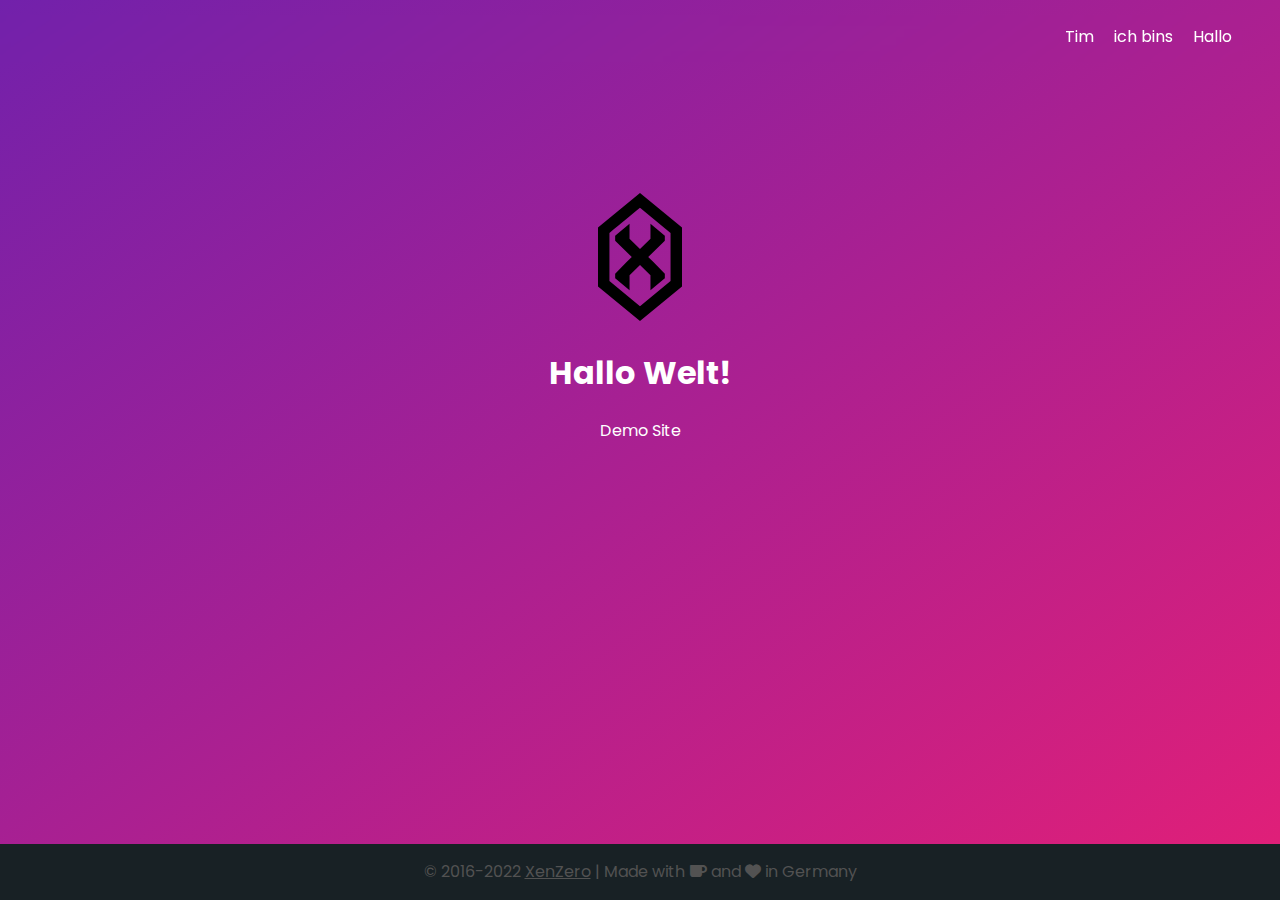
==== index.html @ 1c1ee750 "Initial" ====
<!DOCTYPE html>
<html lang="en">

<head>
    <meta charset="UTF-8">
    <meta http-equiv="X-UA-Compatible" content="IE=edge">
    <meta name="viewport" content="width=device-width, initial-scale=1.0">
    <title>Start &middot; XenZ.GG</title>
    <link rel="shortcut icon" href="assets/images/favicon.ico" type="image/x-icon">
    <!-- Embeds -->

    <!-- CSS -->
    <link rel="stylesheet" href="assets/css/main.css">
    <!--load webfonts -->
    <link href="/assets/fonts/fontawesome/css/all.css" rel="stylesheet">
    <link href="/assets/fonts/poppins/css/poppins.css" rel="stylesheet">
</head>

<body>
    <!-- Navigation -->
    <nav>
        <ul>
            <li><a target="_blank" href="#">Hallo</a></li>
            <li><a target="_blank" href="#">ich bins</a></li>
            <li><a target="_blank" href="#">Tim</a></li>
        </ul>
    </nav>

    <!-- Content -->
    <div class="container welcome">
        <img src="/assets//images/XenZ_X.svg" alt="XenZ" height="128px" width="auto">
        <h1>Hallo Welt!</h1>
        <p>Demo Site</p>
    </div>

    <!-- Footer -->
    <footer>
        <p>&copy; 2016-2022
            <a href="https://xenz.gg">XenZero</a> <span id="sm-hide">| Made with <i class="fa-solid fa-mug"></i> and <i
                    class="fa-solid fa-heart"></i> in
                Germany</span>
        </p>
    </footer>
</body>

</html>
---- assets/css/main.css ----
:root {
  --xenz-purple: #7221ab;
  --xenz-pink: #e31f77;
  --xenz-dark: #182125;
  --xenz-gradient: linear-gradient(
    to bottom right,
    var(--xenz-purple),
    var(--xenz-pink)
  );
  --xenz-fonts: Poppins, Arial, Tahoma, sans-serif;
  --text-color: #fff;
  --text-color-alt: #525252;
}

* {
  transition: all 0.2s;
}

html {
  font-family: var(--xenz-fonts);
  line-height: 1.5;
}

body {
  background: var(--xenz-gradient);
  text-rendering: optimizeLegibility;
  -moz-osx-font-smoothing: grayscale;
  -webkit-font-smoothing: antialiased;
}

body {
  height: 100vh;
  width: 100%;
}

body {
  display: flex;
  justify-content: center;
  align-items: center;
  flex-direction: column;
  margin: 0;
  padding: 0;
  color: var(--text-color);
}

a {
  color: inherit;
}

.container.welcome {
  margin: auto;
  text-align: center;
}

/* ---------- */
/* Navigation */
/* ---------- */
nav {
  position: absolute;
  top: 15px;
  left: 0;
  width: 97%;
  z-index: 1;
  backdrop-filter: blur(5px);
  background-color: transparent;
}

nav ul {
  list-style-type: none;
  margin: 0;
  padding: 0;
  overflow: hidden;
  background-color: transparent;
}

@media screen and (min-width: 601px) {
  nav ul li {
    display: inline;
    float: right;
  }
}
@media screen and (max-width: 600px) {
  nav ul li {
    display: inline;
  }
}
nav a {
  display: block;
  padding: 10px;
  color: var(--text-color);
  text-decoration: none;
  text-align: center;
}

nav a:after {
  display: block;
  content: "";
  border-bottom: solid 3px var(--text-color);
  transform: scaleX(0);
  transition: transform 250ms ease-in-out;
}

nav a:hover:after {
  transform: scaleX(1);
}

/* ------ */
/* Footer */
/* ------ */
@media screen and (min-width: 601px) {
  footer {
    color: var(--text-color-alt);
    background-color: var(--xenz-dark);
    text-align: center;
    border-radius: 0;
    padding: 5 15px;
    margin: 0;
  }

  footer {
    margin-top: auto;
    width: 100%;
  }
}
/* ------- */
/* Imprint */
/* ------- */
@media (min-width: 768px) {
  .imprint {
    width: 50%;
  }

  .imprint {
    margin-top: 0;
  }
}
@media (min-width: 640px) {
  .imprint {
    width: 100%;
  }

  .imprint {
    margin-top: 2.5rem !important;
  }
}
@media (max-width: 600px) {
  .imprint {
    margin-top: 200px !important;
  }
}
.imprint {
  width: 100%;
  margin-top: 2.5rem;
  flex-direction: column;
  display: flex;
}

main.imprint > div {
  margin-bottom: 15px;
  backdrop-filter: blur(5px);
  background-color: var(--xenz-dark);
  padding: 0.5rem;
}

main.imprint > div > h2 {
  text-transform: uppercase;
  letter-spacing: 0.05em;
  font-size: 0.75rem;
  margin-top: 2rem;
}

main.imprint a {
  text-decoration: none;
}

main.imprint a:hover {
  color: var(--text-color);
}

.descrtext {
  font-size: 0.75rem;
  font-style: italic;
}

@media (min-width: 768px) {
  .impr-sect {
    padding: 0;
    flex-direction: row;
  }
}
@media (min-width: 640px) {
  .impr-sect {
    padding: 1.25rem;
  }
}
.impr-sect {
  display: flex;
  margin-left: auto;
  margin-right: auto;
  margin: 0;
  justify-content: center;
}
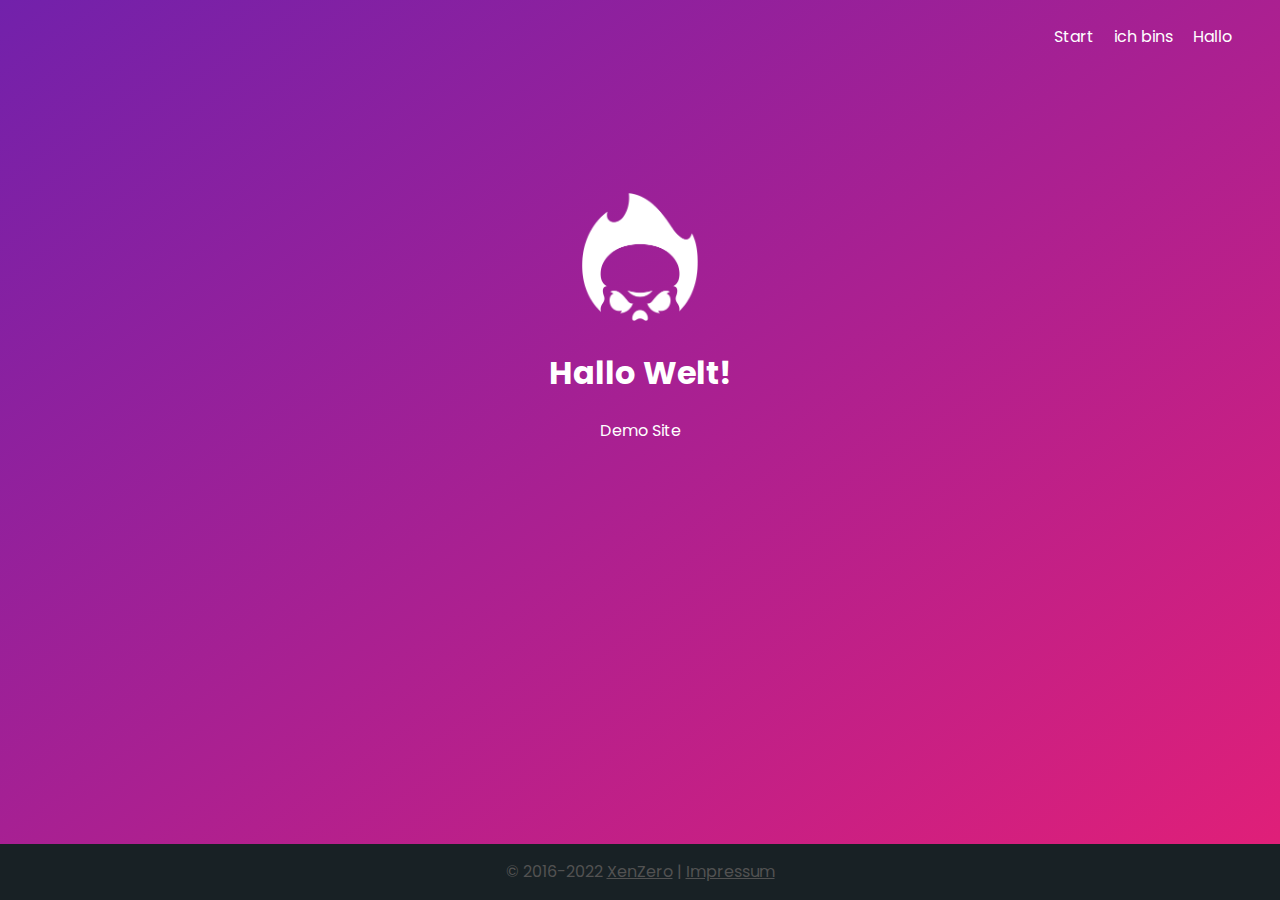
==== commit 197c55ed: "fixed some problems, updated logo" ====
--- a/index.html
+++ b/index.html
@@ -16,19 +16,19 @@
     <link href="/assets/fonts/poppins/css/poppins.css" rel="stylesheet">
 </head>
 
-<body>
+<body style="height:100vh;width:100%;">
     <!-- Navigation -->
     <nav>
         <ul>
             <li><a target="_blank" href="#">Hallo</a></li>
             <li><a target="_blank" href="#">ich bins</a></li>
-            <li><a target="_blank" href="#">Tim</a></li>
+            <li><a href="/">Start</a></li>
         </ul>
     </nav>
 
     <!-- Content -->
     <div class="container welcome">
-        <img src="/assets//images/XenZ_X.svg" alt="XenZ" height="128px" width="auto">
+        <img src="/assets//images/xenz_logo.png" alt="XenZ" height="128px" width="auto">
         <h1>Hallo Welt!</h1>
         <p>Demo Site</p>
     </div>
@@ -36,9 +36,7 @@
     <!-- Footer -->
     <footer>
         <p>&copy; 2016-2022
-            <a href="https://xenz.gg">XenZero</a> <span id="sm-hide">| Made with <i class="fa-solid fa-mug"></i> and <i
-                    class="fa-solid fa-heart"></i> in
-                Germany</span>
+            <a href="https://xenz.gg">XenZero</a> | <a href="/impressum">Impressum</a>
         </p>
     </footer>
 </body>
--- a/assets/css/main.css
+++ b/assets/css/main.css
@@ -1,7 +1,9 @@
+@charset "UTF-8";
 :root {
   --xenz-purple: #7221ab;
   --xenz-pink: #e31f77;
   --xenz-dark: #182125;
+  --xenz-dark-a25: rgba(24, 33, 37, 0.25);
   --xenz-gradient: linear-gradient(
     to bottom right,
     var(--xenz-purple),
@@ -22,15 +24,13 @@
 }
 
 body {
-  background: var(--xenz-gradient);
+  background-image: var(--xenz-gradient);
+  background-size: cover;
+  background-repeat: no-repeat;
+  background-attachment: fixed;
   text-rendering: optimizeLegibility;
   -moz-osx-font-smoothing: grayscale;
   -webkit-font-smoothing: antialiased;
-}
-
-body {
-  height: 100vh;
-  width: 100%;
 }
 
 body {
@@ -41,6 +41,20 @@
   margin: 0;
   padding: 0;
   color: var(--text-color);
+}
+
+.mail-link::before {
+  content: "";
+  font-family: "Font Awesome 6 Pro";
+  font-weight: 400;
+  padding-right: 5px;
+}
+
+.phone-link::before {
+  content: "";
+  font-family: "Font Awesome 6 Pro";
+  font-weight: 400;
+  padding-right: 5px;
 }
 
 a {
@@ -61,7 +75,6 @@
   left: 0;
   width: 97%;
   z-index: 1;
-  backdrop-filter: blur(5px);
   background-color: transparent;
 }
 
@@ -107,73 +120,64 @@
 /* ------ */
 /* Footer */
 /* ------ */
-@media screen and (min-width: 601px) {
-  footer {
-    color: var(--text-color-alt);
-    background-color: var(--xenz-dark);
-    text-align: center;
-    border-radius: 0;
-    padding: 5 15px;
-    margin: 0;
-  }
-
-  footer {
-    margin-top: auto;
-    width: 100%;
-  }
-}
+footer {
+  color: var(--text-color-alt);
+  background-color: var(--xenz-dark);
+  text-align: center;
+  border-radius: 0;
+  padding: 5 15px;
+  margin: 0;
+}
+
+footer {
+  margin-top: auto;
+  width: 100%;
+}
+
 /* ------- */
-/* Imprint */
+/* container-main */
 /* ------- */
 @media (min-width: 768px) {
-  .imprint {
-    width: 50%;
-  }
-
-  .imprint {
-    margin-top: 0;
-  }
-}
-@media (min-width: 640px) {
-  .imprint {
-    width: 100%;
-  }
-
-  .imprint {
+  section {
+    width: 65%;
+  }
+
+  .container-main {
+    margin-top: 25px;
+    margin-bottom: 25px;
+  }
+}
+@media (min-width: 640px) and (max-width: 767px) {
+  .container-main {
     margin-top: 2.5rem !important;
   }
 }
-@media (max-width: 600px) {
-  .imprint {
+@media (max-width: 639px) {
+  .container-main {
     margin-top: 200px !important;
   }
 }
-.imprint {
-  width: 100%;
-  margin-top: 2.5rem;
-  flex-direction: column;
-  display: flex;
-}
-
-main.imprint > div {
-  margin-bottom: 15px;
+.container-main > div {
+  margin: auto 0;
   backdrop-filter: blur(5px);
-  background-color: var(--xenz-dark);
+  background-color: var(--xenz-dark-a25);
   padding: 0.5rem;
-}
-
-main.imprint > div > h2 {
+  border-radius: 12px;
+  box-shadow: 0 0.5rem 1rem rgba(0, 0, 0, 0.25);
+}
+
+.container-main > div > h2 {
   text-transform: uppercase;
   letter-spacing: 0.05em;
   font-size: 0.75rem;
   margin-top: 2rem;
 }
 
-main.imprint a {
+.container-main a {
   text-decoration: none;
 }
 
-main.imprint a:hover {
+.container-main a:hover {
   color: var(--text-color);
 }
 
@@ -183,20 +187,43 @@
 }
 
 @media (min-width: 768px) {
-  .impr-sect {
+  section {
     padding: 0;
     flex-direction: row;
   }
 }
-@media (min-width: 640px) {
-  .impr-sect {
+@media (max-width: 767px) {
+  section {
     padding: 1.25rem;
   }
 }
-.impr-sect {
-  display: flex;
-  margin-left: auto;
-  margin-right: auto;
-  margin: 0;
-  justify-content: center;
+
+/* ------------------ */
+/* Back to Top Button */
+/* ------------------ */
+#btn-btt {
+  display: none;
+  position: fixed;
+  bottom: 24px;
+  right: 30px;
+  z-index: 99;
+  border: none;
+  cursor: pointer;
+  font-size: 14px;
+  background-color: transparent;
+  transition: all 1s ease;
+}
+
+#btn-btt i.fa-circle {
+  color: var(--xenz-purple);
+}
+
+#btn-btt:hover i.fa-circle {
+  color: var(--xenz-pink);
+}
+
+@media (max-width: 1023px) {
+  #btn-btt {
+    visibility: hidden;
+  }
 }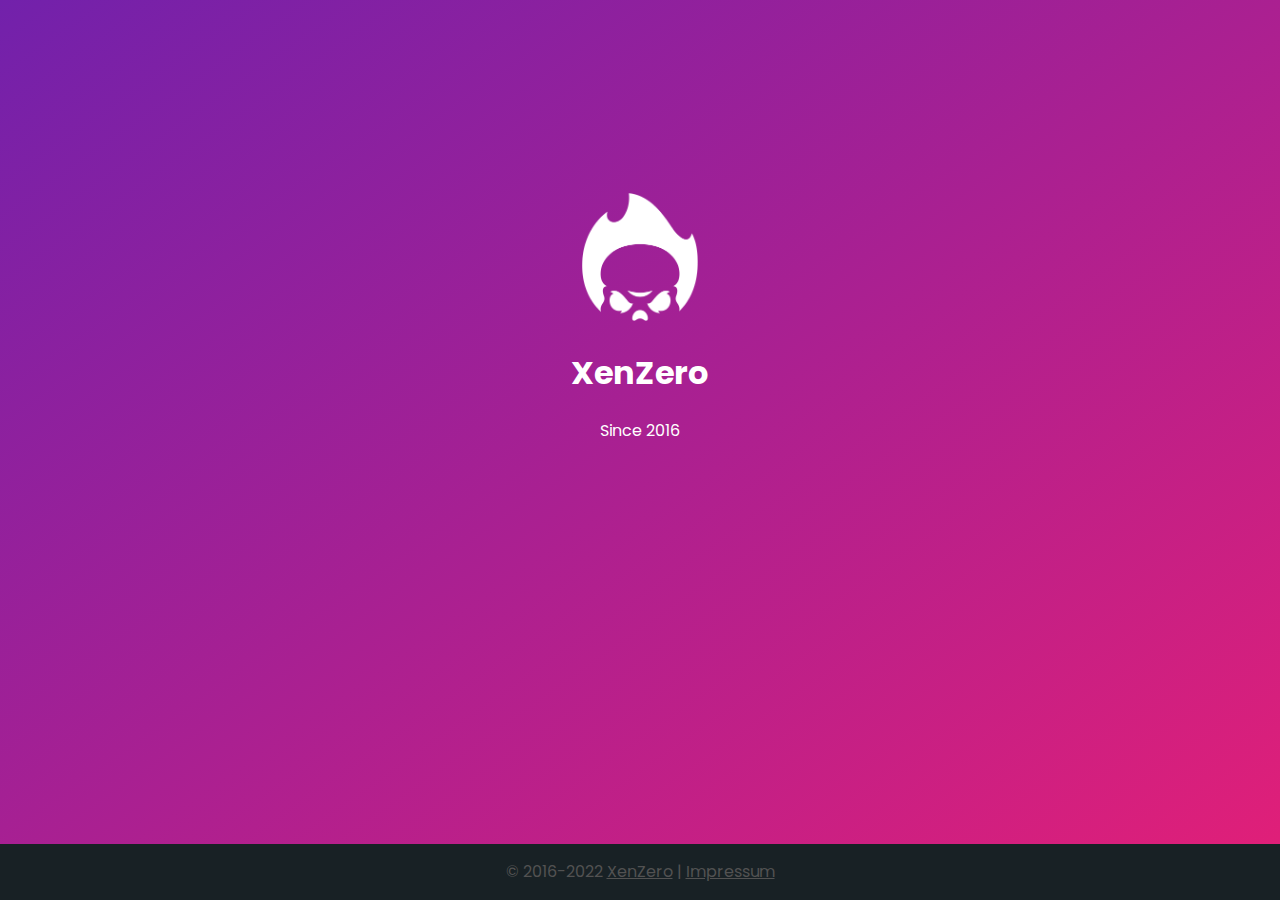
==== commit 9ac2a1d4: "changed texts" ====
--- a/index.html
+++ b/index.html
@@ -18,19 +18,19 @@
 
 <body style="height:100vh;width:100%;">
     <!-- Navigation -->
-    <nav>
+    <!-- <nav>
         <ul>
             <li><a target="_blank" href="#">Hallo</a></li>
             <li><a target="_blank" href="#">ich bins</a></li>
             <li><a href="/">Start</a></li>
         </ul>
-    </nav>
+    </nav> -->
 
     <!-- Content -->
     <div class="container welcome">
         <img src="/assets//images/xenz_logo.png" alt="XenZ" height="128px" width="auto">
-        <h1>Hallo Welt!</h1>
-        <p>Demo Site</p>
+        <h1>XenZero</h1>
+        <p>Since 2016</p>
     </div>
 
     <!-- Footer -->
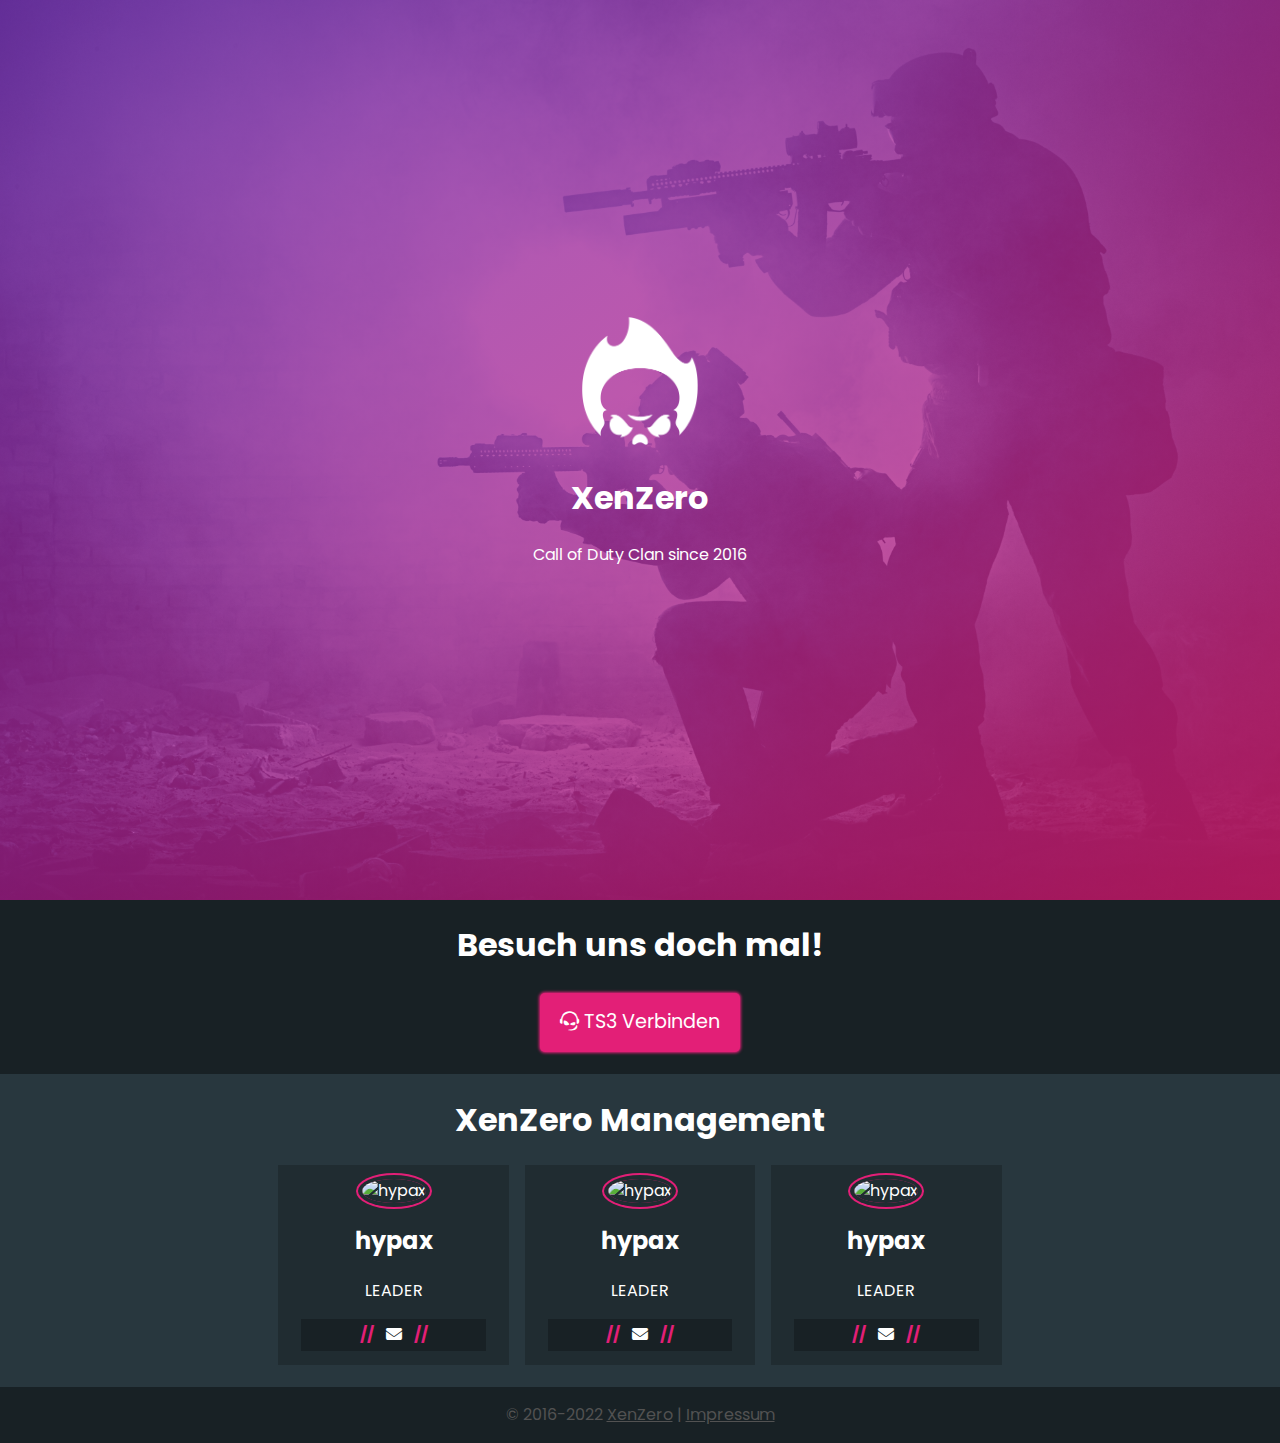
==== commit c2fc9d63: "added sections, styling" ====
--- a/index.html
+++ b/index.html
@@ -16,7 +16,9 @@
     <link href="/assets/fonts/poppins/css/poppins.css" rel="stylesheet">
 </head>
 
-<body style="height:100vh;width:100%;">
+<body>
+    <!-- style="height:100vh;width:100%;" -->
+
     <!-- Navigation -->
     <!-- <nav>
         <ul>
@@ -27,11 +29,55 @@
     </nav> -->
 
     <!-- Content -->
-    <div class="container welcome">
-        <img src="/assets//images/xenz_logo.png" alt="XenZ" height="128px" width="auto">
-        <h1>XenZero</h1>
-        <p>Since 2016</p>
-    </div>
+    <section class="content-welcome">
+        <div class="welcome">
+            <img src="/assets/images/xenz_logo.webp" alt="XenZ" height="128px" width="auto">
+            <h1>XenZero</h1>
+            <p>Call of Duty Clan since 2016</p>
+        </div>
+    </section>
+    <section class="content-calltoaction">
+        <h1>Besuch uns doch mal!</h1><br />
+        <a class="btn btn-large btn-primary glow" href="#"><i class="fa-brands fa-teamspeak"></i> TS3
+            Verbinden</a>
+    </section>
+    <section class="content-team">
+        <div>
+            <h1>XenZero Management</h1>
+            <div class="team-boxen">
+                <div class="team-mitglied">
+                    <img src="/assets/images/pfp/empty.jpg" alt="hypax">
+                    <h2>hypax</h2>
+                    <p class="team-description">Leader</p>
+                    <div class="team-socials">
+                        <span class="trenner">//</span>
+                        <a href="mailto:hypax@xenz.gg"><i class="fa-solid fa-envelope"></i></a>
+                        <span class="trenner">//</span>
+                    </div>
+                </div>
+                <div class=" team-mitglied">
+                    <img src="/assets/images/pfp/empty.jpg" alt="hypax">
+                    <h2>hypax</h2>
+                    <p class="team-description">Leader</p>
+                    <div class="team-socials">
+                        <span class="trenner">//</span>
+                        <a href="mailto:hypax@xenz.gg"><i class="fa-solid fa-envelope"></i></a>
+                        <span class="trenner">//</span>
+                    </div>
+                </div>
+                <div class="team-mitglied">
+                    <img src="/assets/images/pfp/empty.jpg" alt="hypax">
+                    <h2>hypax</h2>
+                    <p class="team-description">Leader</p>
+                    <div class="team-socials">
+                        <span class="trenner">//</span>
+                        <a href="mailto:hypax@xenz.gg"><i class="fa-solid fa-envelope"></i></a>
+                        <span class="trenner">//</span>
+                    </div>
+                </div>
+            </div>
+        </div>
+    </section>
 
     <!-- Footer -->
     <footer>
--- a/assets/css/main.css
+++ b/assets/css/main.css
@@ -1,13 +1,23 @@
 @charset "UTF-8";
 :root {
   --xenz-purple: #7221ab;
+  --xenz-purple-a75: rgba(114, 33, 171, 0.75);
   --xenz-pink: #e31f77;
+  --xenz-pink-hover: #e63786;
+  --xenz-pink-a75: rgba(227, 31, 119, 0.75);
   --xenz-dark: #182125;
   --xenz-dark-a25: rgba(24, 33, 37, 0.25);
+  --xenz-dark-2: #28373e;
+  --xenz-dark-3: #202c31;
   --xenz-gradient: linear-gradient(
     to bottom right,
     var(--xenz-purple),
     var(--xenz-pink)
+  );
+  --xenz-gradient-st: linear-gradient(
+    to bottom right,
+    var(--xenz-purple-a75),
+    var(--xenz-pink-a75)
   );
   --xenz-fonts: Poppins, Arial, Tahoma, sans-serif;
   --text-color: #fff;
@@ -61,7 +71,7 @@
   color: inherit;
 }
 
-.container.welcome {
+.welcome {
   margin: auto;
   text-align: center;
 }
@@ -125,20 +135,179 @@
   background-color: var(--xenz-dark);
   text-align: center;
   border-radius: 0;
-  padding: 5 15px;
   margin: 0;
 }
 
 footer {
   margin-top: auto;
   width: 100%;
+}
+
+/* ------------- */
+/* Main Sections */
+/* ------------- */
+.content-welcome {
+  display: flex;
+  justify-content: center;
+  align-items: center;
+  flex-direction: column;
+  margin: 0;
+  padding: 0;
+  height: 100vh;
+  width: 100%;
+}
+
+.content-welcome {
+  background-image: var(--xenz-gradient-st), url("/assets/images/soldiers.webp");
+  background-size: cover;
+  background-repeat: no-repeat;
+  text-rendering: optimizeLegibility;
+  -moz-osx-font-smoothing: grayscale;
+  -webkit-font-smoothing: antialiased;
+}
+
+.content-calltoaction {
+  background-color: var(--xenz-dark);
+  width: 100%;
+  text-align: center;
+  margin: 0;
+  padding-bottom: 22px;
+}
+
+.content-calltoaction h1 {
+  margin-bottom: 0;
+}
+
+.content-calltoaction a {
+  text-decoration: none;
+}
+
+.content-team {
+  background-color: var(--xenz-dark-2);
+  width: 100%;
+  margin: 0;
+  padding-bottom: 22px;
+}
+
+.content-team h1 {
+  text-align: center;
+}
+
+.content-team .team-boxen {
+  display: flex;
+  flex-wrap: wrap;
+  justify-content: center;
+  text-align: center;
+  word-wrap: break-word;
+}
+
+.content-team .team-boxen .team-mitglied {
+  background-color: var(--xenz-dark-3);
+  padding: 14px 0;
+}
+@media screen and (min-width: 768px) {
+  .content-team .team-boxen .team-mitglied {
+    flex: 0 0 18%;
+    margin: 0 8px;
+  }
+}
+@media screen and (max-width: 767px) {
+  .content-team .team-boxen .team-mitglied {
+    flex: 0 0 80%;
+    margin: 8px 0;
+  }
+}
+
+.content-team .team-boxen .team-mitglied img {
+  height: 98px;
+  width: auto;
+  border-radius: 50%;
+}
+
+.content-team .team-boxen .team-mitglied img {
+  box-shadow: 0 0 0 4px var(--xenz-dark-3), 0 0 0 6px var(--xenz-pink);
+}
+
+.content-team .team-boxen .team-mitglied img:hover {
+  transform: scale(1.1);
+}
+
+.content-team .team-boxen .team-mitglied .team-description {
+  text-transform: uppercase;
+}
+
+.content-team .team-boxen .team-mitglied .team-socials {
+  background-color: var(--xenz-dark);
+  padding: 4px 0;
+  margin: 0 auto;
+  width: 80%;
+}
+@media screen and (max-width: 767px) {
+  .content-team .team-boxen .team-mitglied .team-socials {
+    font-size: 1.5em;
+  }
+}
+
+@media screen and (min-width: 768px) {
+  .content-team .team-boxen .team-mitglied .team-socials a {
+    padding: 0 4px;
+  }
+}
+@media screen and (max-width: 767px) {
+  .content-team .team-boxen .team-mitglied .team-socials a {
+    padding: 0 6px;
+  }
+}
+
+.content-team .team-boxen .team-mitglied .team-socials a:hover {
+  color: var(--text-color-alt);
+}
+
+.content-team .team-boxen .team-mitglied .team-socials .trenner {
+  margin: 0 4px;
+  font-weight: bold;
+  color: var(--xenz-pink);
+}
+
+/* --------*/
+/* Buttons */
+/* ------- */
+.btn {
+  display: inline-block;
+  padding: 10px 20px;
+  color: var(--text-color);
+  background-color: var(--xenz-dark-2);
+  text-decoration: none;
+  text-align: center;
+  border-radius: 5px;
+  border: none;
+}
+
+.btn-large {
+  padding: 15px 20px;
+  font-size: 1.2rem;
+}
+
+.btn-primary {
+  background-color: var(--xenz-pink);
+  color: var(--text-color);
+}
+
+.btn-primary.glow {
+  box-shadow: 0 0 3px 1px var(--xenz-pink);
+}
+
+.btn-primary:hover,
+.btn-primary:focus,
+.btn-primary:active {
+  background-color: var(--xenz-pink-hover);
 }
 
 /* ------- */
 /* container-main */
 /* ------- */
 @media (min-width: 768px) {
-  section {
+  .content-text {
     width: 65%;
   }
 
@@ -187,13 +356,13 @@
 }
 
 @media (min-width: 768px) {
-  section {
+  .content-text {
     padding: 0;
     flex-direction: row;
   }
 }
 @media (max-width: 767px) {
-  section {
+  .content-text {
     padding: 1.25rem;
   }
 }
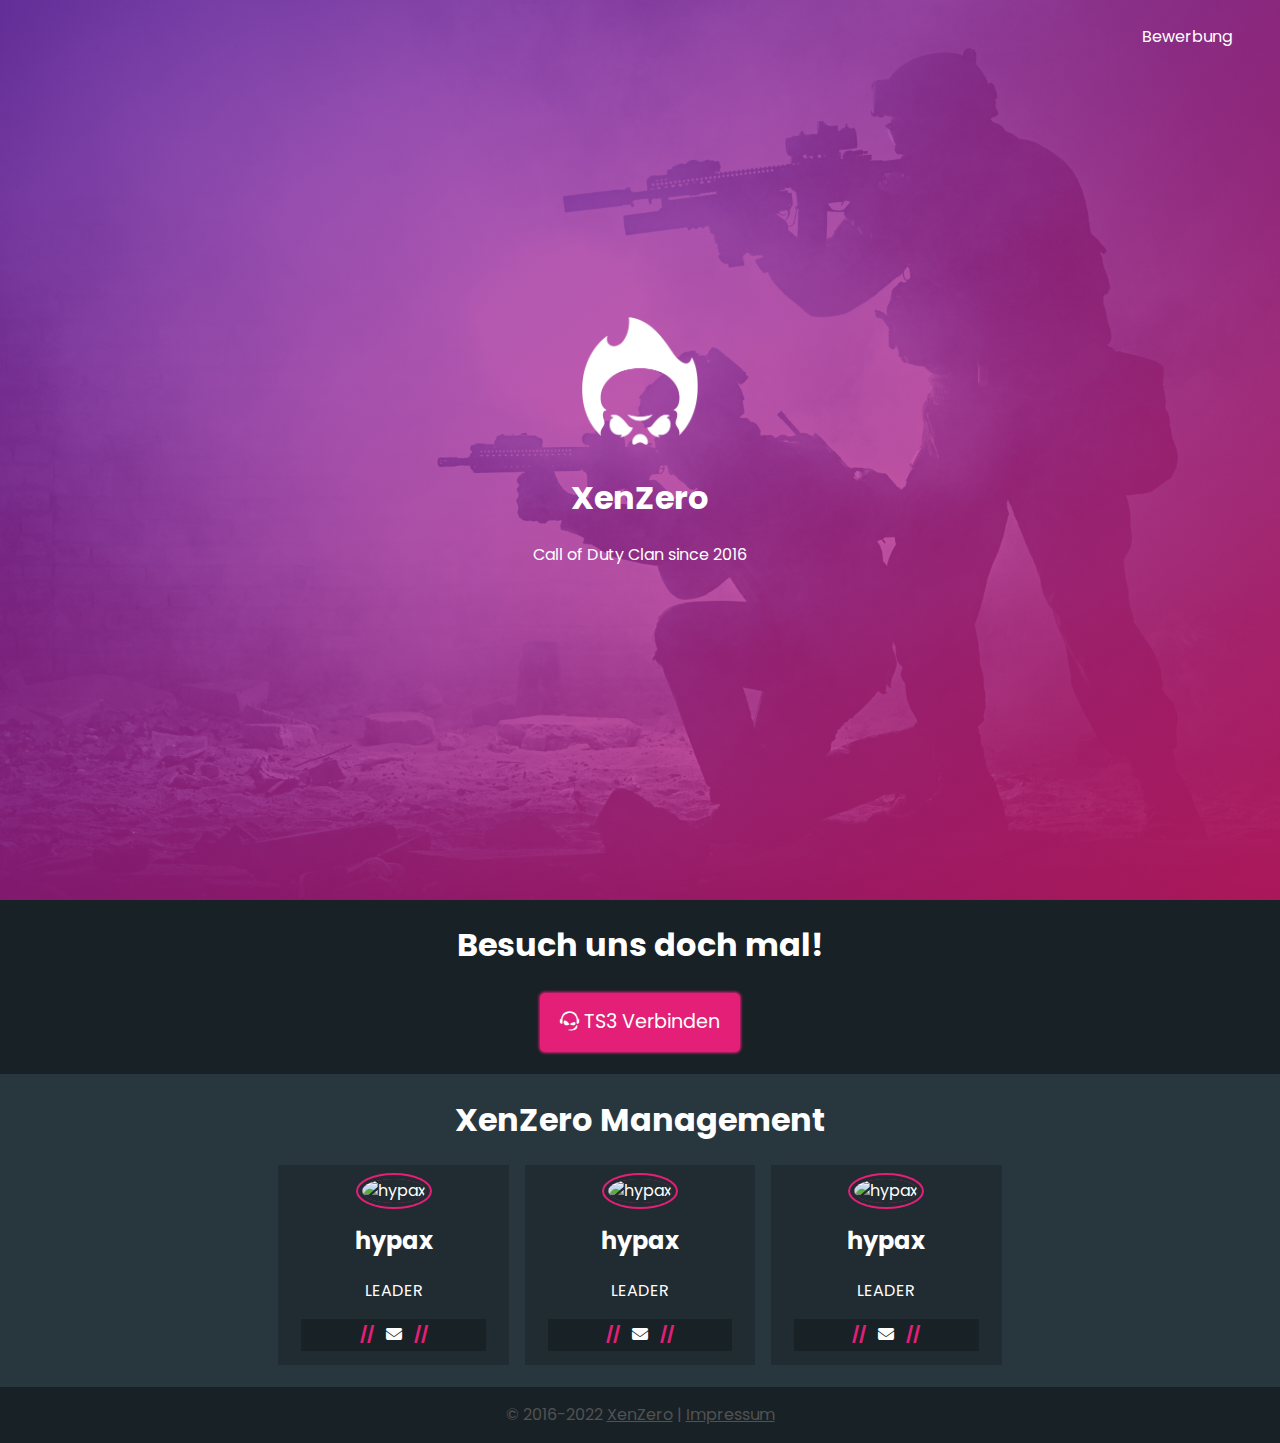
==== commit 0c2a9210: "finalized application site" ====
--- a/index.html
+++ b/index.html
@@ -7,8 +7,13 @@
     <meta name="viewport" content="width=device-width, initial-scale=1.0">
     <title>Start &middot; XenZ.GG</title>
     <link rel="shortcut icon" href="assets/images/favicon.ico" type="image/x-icon">
-    <!-- Embeds -->
-
+    <!-- Metas -->
+    <meta name="theme-color" content="#e31f77">
+    <meta property="og:site_name" content="xenz.gg">
+    <meta property="og:url" content="https://xenz.gg/">
+    <meta property="og:title" content="XenZero">
+    <meta property="og:image" content="https://xenz.gg/assets/images/colorful.jpg">
+    <meta property="og:description" content="Call of Duty Clan since 2016">
     <!-- CSS -->
     <link rel="stylesheet" href="assets/css/main.css">
     <!--load webfonts -->
@@ -20,13 +25,11 @@
     <!-- style="height:100vh;width:100%;" -->
 
     <!-- Navigation -->
-    <!-- <nav>
+    <nav>
         <ul>
-            <li><a target="_blank" href="#">Hallo</a></li>
-            <li><a target="_blank" href="#">ich bins</a></li>
-            <li><a href="/">Start</a></li>
+            <li><a href="/bewerbung">Bewerbung</a></li>
         </ul>
-    </nav> -->
+    </nav>
 
     <!-- Content -->
     <section class="content-welcome">
--- a/assets/css/main.css
+++ b/assets/css/main.css
@@ -22,6 +22,7 @@
   --xenz-fonts: Poppins, Arial, Tahoma, sans-serif;
   --text-color: #fff;
   --text-color-alt: #525252;
+  --text-color-placeholder: #ccc;
 }
 
 * {
@@ -301,6 +302,17 @@
 .btn-primary:focus,
 .btn-primary:active {
   background-color: var(--xenz-pink-hover);
+}
+
+.btn-white {
+  background-color: #fff;
+  color: #000;
+}
+
+.btn-white:hover,
+.btn-white:focus,
+.btn-white:active {
+  background-color: #c7c7c7;
 }
 
 /* ------- */
@@ -395,4 +407,135 @@
   #btn-btt {
     visibility: hidden;
   }
+}
+/* ------------------ */
+/* Bewerbungsformular */
+/* ------------------ */
+form.apply-form.disabled {
+  pointer-events: none;
+  opacity: 0.7;
+}
+
+form .apply-form-absatz {
+  display: flex;
+  margin-bottom: 25px;
+  justify-content: space-between;
+}
+@media screen and (max-width: 767px) {
+  form .apply-form-absatz {
+    flex-direction: column;
+  }
+}
+
+.apply-form-absatz .apply-form-eingabe {
+  height: 50px;
+  display: flex;
+  position: relative;
+  width: calc(100% / 2 - 13px);
+}
+@media screen and (max-width: 767px) {
+  .apply-form-absatz .apply-form-eingabe {
+    width: 100%;
+    margin-bottom: 5px;
+  }
+}
+
+form.apply-form i {
+  position: absolute;
+  top: 50%;
+  left: 18px;
+  color: var(--text-color-placeholder);
+  font-size: 17px;
+  pointer-events: none;
+  transform: translateY(-50%);
+}
+
+form.apply-form .apply-form-eingabe input,
+form.apply-form .apply-form-message textarea {
+  width: 100%;
+  height: 100%;
+  outline: none;
+  padding: 0 18px 0 48px;
+  font-size: 16px;
+  border-radius: 5px;
+  border: 1px solid var(--text-color-placeholder);
+  font-family: var(--xenz-fonts);
+}
+
+.apply-form-eingabe input::placeholder,
+.apply-form-message textarea::placeholder {
+  color: var(--text-color-placeholder);
+}
+
+.apply-form-eingabe input:focus,
+.apply-form-message textarea:focus {
+  padding-left: 47px;
+  border: 2px solid var(--xenz-pink);
+}
+
+.apply-form-eingabe input:focus ~ i,
+.apply-form-message textarea:focus ~ i {
+  color: var(--xenz-pink);
+}
+
+form.apply-form .apply-form-message {
+  position: relative;
+}
+
+form.apply-form .apply-form-message i {
+  top: 30px;
+  font-size: 20px;
+}
+
+form.apply-form .apply-form-message textarea {
+  min-height: 130px;
+  max-height: 230px;
+  max-width: 100%;
+  min-width: 100%;
+  padding: 15px 20px 0 48px;
+  -webkit-box-sizing: border-box;
+  -moz-box-sizing: border-box;
+  box-sizing: border-box;
+}
+@media screen and (max-width: 767px) {
+  form.apply-form .apply-form-message textarea {
+    resize: none;
+  }
+}
+
+form.apply-form .apply-form-message textarea::-webkit-scrollbar {
+  width: 0px;
+}
+
+.message textarea:focus {
+  padding-top: 14px;
+}
+
+form.apply-form .apply-button-area {
+  margin: 25px 0;
+  display: flex;
+  align-items: center;
+}
+
+.apply-button-area button {
+  border: none;
+  outline: none;
+  font-size: 18px;
+  cursor: pointer;
+  border-radius: 5px;
+  padding: 13px 25px;
+}
+
+.apply-button-area span {
+  font-size: 17px;
+  margin-left: 30px;
+  display: none;
+}
+
+div.apply-requirements {
+  margin-bottom: 45px;
+}
+
+.apply-requirements a {
+  text-decoration: underline;
 }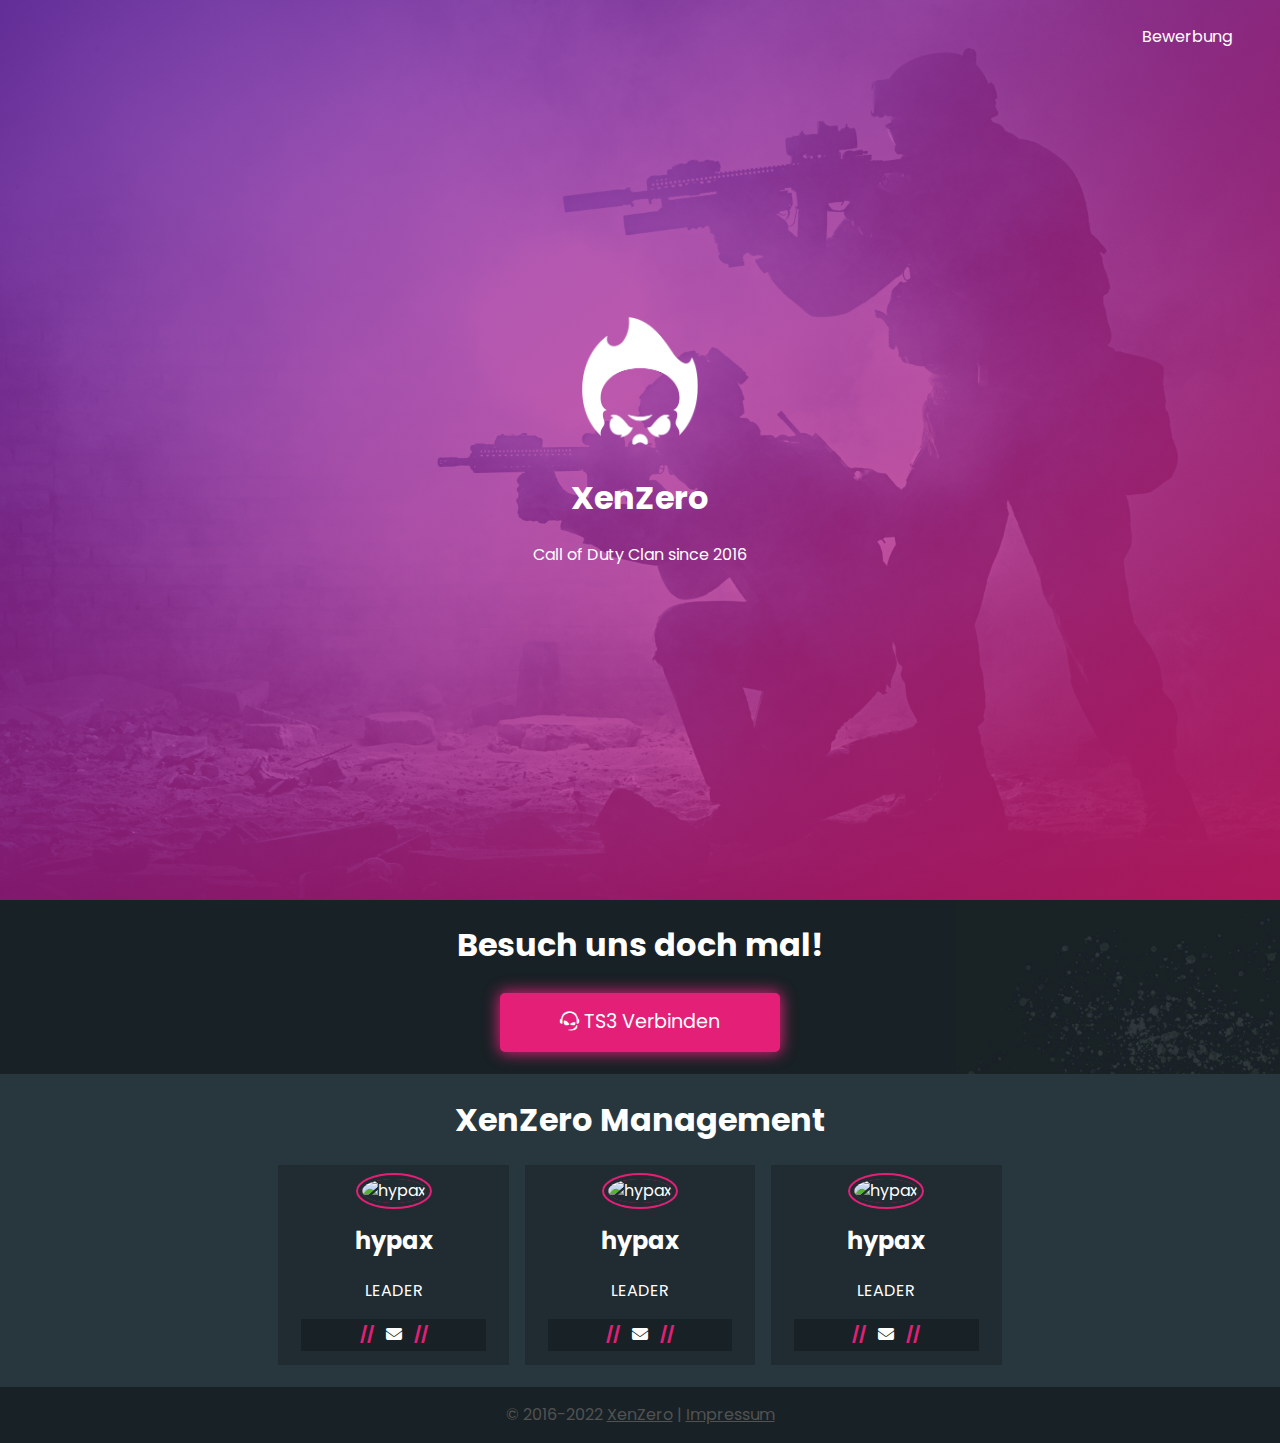
==== commit edaf98f6: "Call-To-Action styling" ====
--- a/index.html
+++ b/index.html
@@ -41,7 +41,7 @@
     </section>
     <section class="content-calltoaction">
         <h1>Besuch uns doch mal!</h1><br />
-        <a class="btn btn-large btn-primary glow" href="#"><i class="fa-brands fa-teamspeak"></i> TS3
+        <a class="btn btn-large btn-primary btn-glow btn-anim" href="#"><i class="fa-brands fa-teamspeak"></i> TS3
             Verbinden</a>
     </section>
     <section class="content-team">
--- a/assets/css/main.css
+++ b/assets/css/main.css
@@ -168,6 +168,10 @@
 }
 
 .content-calltoaction {
+  background-image: url("/assets/images/splatter.webp");
+  background-repeat: no-repeat;
+  background-size: contain;
+  background-position: right bottom;
   background-color: var(--xenz-dark);
   width: 100%;
   text-align: center;
@@ -226,7 +230,7 @@
 }
 
 .content-team .team-boxen .team-mitglied img {
-  box-shadow: 0 0 0 4px var(--xenz-dark-3), 0 0 0 6px var(--xenz-pink);
+  box-shadow: 0 0 0 4px var(--xenz-dark-3), 0 0 0 6px var(--xenz-pink), 0 0 0 10px var(--xenz-dark-3);
 }
 
 .content-team .team-boxen .team-mitglied img:hover {
@@ -285,7 +289,7 @@
 }
 
 .btn-large {
-  padding: 15px 20px;
+  padding: 15px 60px;
   font-size: 1.2rem;
 }
 
@@ -294,8 +298,8 @@
   color: var(--text-color);
 }
 
-.btn-primary.glow {
-  box-shadow: 0 0 3px 1px var(--xenz-pink);
+.btn-primary.btn-glow {
+  box-shadow: 0 0 15px 1px var(--xenz-pink);
 }
 
 .btn-primary:hover,
@@ -313,6 +317,14 @@
 .btn-white:focus,
 .btn-white:active {
   background-color: #c7c7c7;
+}
+
+.btn-anim {
+  transition: transform 0.2s ease-in-out;
+}
+
+.btn-anim:hover {
+  transform: scale(1.12);
 }
 
 /* ------- */
